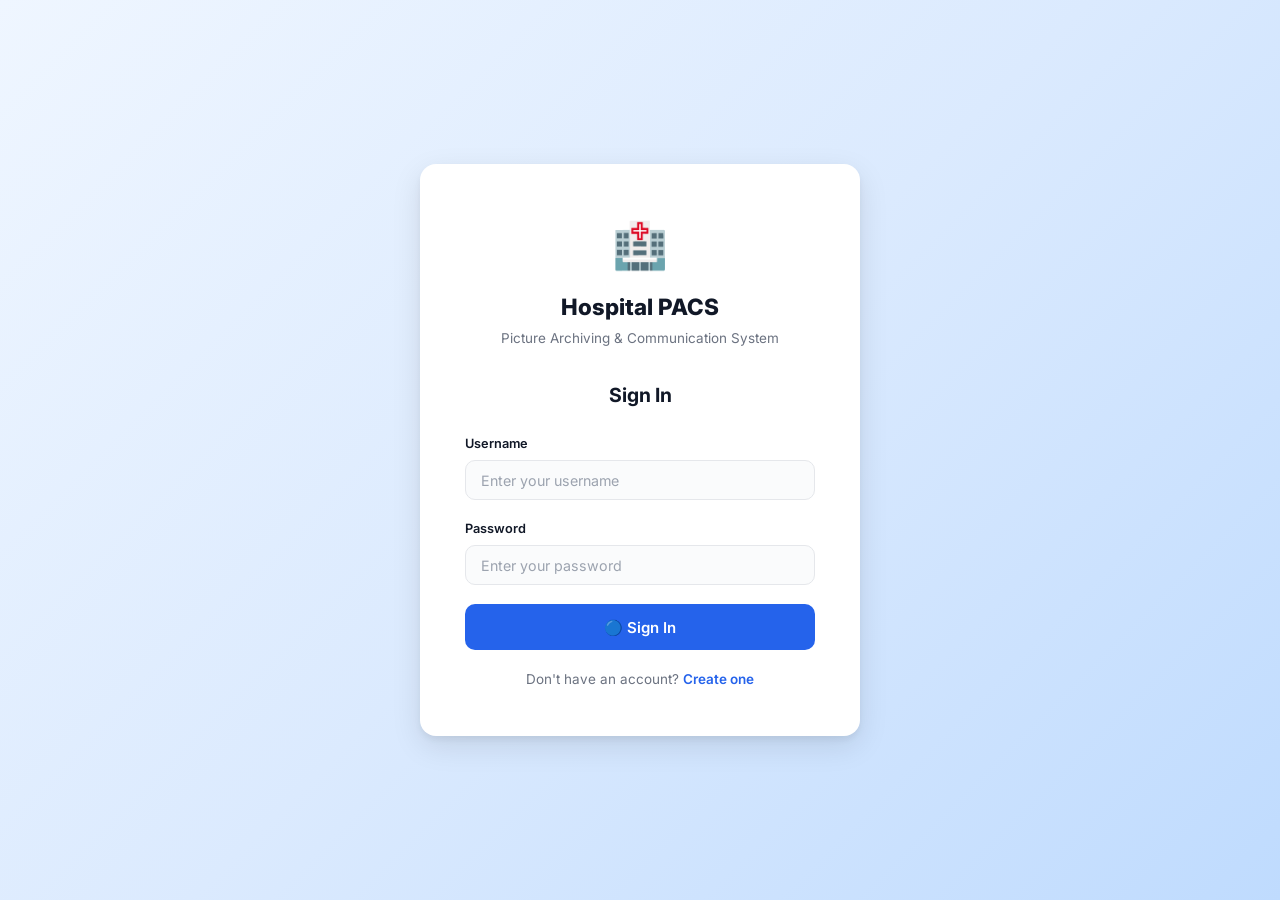
==== frontend/index.html @ 93d7d40f "Initial import: Demo app and docs Add complete demo application and documentation for a DICOM local-" ====
<!DOCTYPE html>
<html lang="en">
<head>
  <meta charset="UTF-8">
  <meta name="viewport" content="width=device-width, initial-scale=1.0">
  <meta name="description" content="Hospital PACS — Picture Archiving and Communication System for managing DICOM studies, radiology reports, and Orthanc integration.">

  <title>Hospital PACS System</title>

  <!-- Favicon -->
  <link rel="icon" href="data:image/svg+xml,<svg xmlns='http://www.w3.org/2000/svg' viewBox='0 0 100 100'><text y='.9em' font-size='90'>🏥</text></svg>">

  <!-- Stylesheet -->
  <link rel="stylesheet" href="/frontend/css/style.css">
</head>
<body>
  <!-- SPA Mount Point -->
  <div id="app"></div>

  <!-- Scripts (order matters: api → pages → app) -->
  <script src="/frontend/js/api.js"></script>
  <script src="/frontend/js/pages/login.js"></script>
  <script src="/frontend/js/pages/register.js"></script>
  <script src="/frontend/js/pages/dashboard.js"></script>
  <script src="/frontend/js/pages/study_detail.js"></script>
  <script src="/frontend/js/pages/orthanc.js"></script>
  <script src="/frontend/js/pages/pacs.js"></script>
  <script src="/frontend/js/app.js"></script>
</body>
</html>
---- frontend/css/style.css ----
/* ═══════════════════════════════════════════════════════════════════════════
   Hospital PACS — Global Stylesheet
   ═══════════════════════════════════════════════════════════════════════════ */

@import url('https://fonts.googleapis.com/css2?family=Inter:wght@300;400;500;600;700;800&display=swap');

/* ── CSS Custom Properties ──────────────────────────────────────────────── */
:root {
  /* Background & Surface */
  --bg-page:       #F0F2F5;
  --bg-card:       #FFFFFF;
  --bg-sidebar:    #1E293B;

  /* Brand */
  --brand-primary: #1D4ED8;
  --brand-light:   #EFF6FF;

  /* Semantic Colors */
  --blue:          #2563EB;
  --blue-hover:    #1D4ED8;
  --green:         #16A34A;
  --green-hover:   #15803D;
  --yellow:        #D97706;
  --yellow-hover:  #B45309;
  --red:           #DC2626;
  --red-hover:     #B91C1C;

  /* Text */
  --text-primary:  #111827;
  --text-secondary:#6B7280;
  --text-muted:    #9CA3AF;

  /* Borders & Shadows */
  --border-color:  #E5E7EB;
  --border-radius: 12px;
  --shadow-sm:     0 1px 3px rgba(0,0,0,0.06), 0 1px 2px rgba(0,0,0,0.04);
  --shadow-md:     0 4px 12px rgba(0,0,0,0.08), 0 2px 4px rgba(0,0,0,0.04);
  --shadow-lg:     0 10px 30px rgba(0,0,0,0.10), 0 4px 6px rgba(0,0,0,0.05);

  /* Transitions */
  --transition:    all 0.2s ease;
}

/* ── Reset & Base ───────────────────────────────────────────────────────── */
*, *::before, *::after {
  box-sizing: border-box;
  margin: 0;
  padding: 0;
}

html {
  font-size: 15px;
  scroll-behavior: smooth;
}

body {
  font-family: 'Inter', -apple-system, BlinkMacSystemFont, sans-serif;
  background: var(--bg-page);
  color: var(--text-primary);
  line-height: 1.6;
  min-height: 100vh;
}

a { color: var(--blue); text-decoration: none; }
a:hover { text-decoration: underline; }

img { max-width: 100%; display: block; }

/* ── Navbar ─────────────────────────────────────────────────────────────── */
.pacs-navbar {
  background: linear-gradient(135deg, #1E3A5F 0%, #1D4ED8 100%);
  padding: 0 2rem;
  display: flex;
  align-items: center;
  justify-content: space-between;
  height: 64px;
  box-shadow: 0 2px 12px rgba(0,0,0,0.15);
  position: sticky;
  top: 0;
  z-index: 1000;
}

.pacs-navbar .brand {
  display: flex;
  align-items: center;
  gap: 0.6rem;
  color: #fff;
  font-size: 1.25rem;
  font-weight: 700;
  letter-spacing: -0.3px;
}

.pacs-navbar .brand-icon {
  font-size: 1.5rem;
}

.pacs-navbar .nav-links {
  display: flex;
  align-items: center;
  gap: 0.25rem;
}

.pacs-navbar .nav-links a {
  color: rgba(255,255,255,0.8);
  padding: 0.5rem 1rem;
  border-radius: 8px;
  font-weight: 500;
  font-size: 0.9rem;
  transition: var(--transition);
  text-decoration: none;
}

.pacs-navbar .nav-links a:hover,
.pacs-navbar .nav-links a.active {
  color: #fff;
  background: rgba(255,255,255,0.15);
  text-decoration: none;
}

.pacs-navbar .user-area {
  display: flex;
  align-items: center;
  gap: 1rem;
  color: #fff;
}

.pacs-navbar .user-info {
  text-align: right;
  line-height: 1.3;
}

.pacs-navbar .user-name {
  font-weight: 600;
  font-size: 0.9rem;
}

.pacs-navbar .user-role {
  font-size: 0.75rem;
  opacity: 0.75;
  text-transform: capitalize;
}

/* ── Auth Pages (Login / Register) ──────────────────────────────────────── */
.auth-wrapper {
  min-height: 100vh;
  display: flex;
  align-items: center;
  justify-content: center;
  background: linear-gradient(135deg, #EFF6FF 0%, #DBEAFE 50%, #BFDBFE 100%);
  padding: 2rem;
}

.auth-card {
  background: var(--bg-card);
  border-radius: 16px;
  box-shadow: var(--shadow-lg);
  padding: 3rem;
  width: 100%;
  max-width: 440px;
  animation: slideUp 0.5s ease;
}

.auth-card .logo {
  text-align: center;
  margin-bottom: 2rem;
}

.auth-card .logo .icon {
  font-size: 3rem;
  margin-bottom: 0.5rem;
  display: inline-block;
}

.auth-card .logo h1 {
  font-size: 1.5rem;
  font-weight: 800;
  color: var(--text-primary);
  margin-bottom: 0.25rem;
}

.auth-card .logo p {
  color: var(--text-secondary);
  font-size: 0.9rem;
}

.auth-card h2 {
  text-align: center;
  margin-bottom: 1.5rem;
  font-weight: 700;
  font-size: 1.3rem;
}

/* ── Forms ───────────────────────────────────────────────────────────────── */
.form-group {
  margin-bottom: 1.25rem;
}

.form-group label {
  display: block;
  font-weight: 600;
  font-size: 0.85rem;
  color: var(--text-primary);
  margin-bottom: 0.4rem;
}

.form-control,
.form-select {
  width: 100%;
  padding: 0.7rem 1rem;
  border: 1.5px solid var(--border-color);
  border-radius: 10px;
  font-family: inherit;
  font-size: 0.95rem;
  color: var(--text-primary);
  background: #FAFBFC;
  transition: var(--transition);
}

.form-control:focus,
.form-select:focus {
  outline: none;
  border-color: var(--blue);
  box-shadow: 0 0 0 3px rgba(37,99,235,0.12);
  background: #fff;
}

.form-control::placeholder {
  color: var(--text-muted);
}

/* ── Buttons ────────────────────────────────────────────────────────────── */
.btn {
  display: inline-flex;
  align-items: center;
  justify-content: center;
  gap: 0.5rem;
  padding: 0.65rem 1.5rem;
  border: none;
  border-radius: 10px;
  font-family: inherit;
  font-size: 0.9rem;
  font-weight: 600;
  cursor: pointer;
  transition: var(--transition);
  text-decoration: none;
  line-height: 1.4;
}

.btn:hover { transform: translateY(-1px); }
.btn:active { transform: translateY(0); }

.btn-blue     { background: var(--blue);   color: #fff; }
.btn-blue:hover { background: var(--blue-hover); color: #fff; text-decoration: none; }

.btn-green    { background: var(--green);  color: #fff; }
.btn-green:hover { background: var(--green-hover); color: #fff; text-decoration: none; }

.btn-yellow   { background: var(--yellow); color: #fff; }
.btn-yellow:hover { background: var(--yellow-hover); color: #fff; text-decoration: none; }

.btn-red      { background: var(--red);    color: #fff; }
.btn-red:hover { background: var(--red-hover); color: #fff; text-decoration: none; }

.btn-outline {
  background: transparent;
  border: 1.5px solid var(--border-color);
  color: var(--text-secondary);
}
.btn-outline:hover {
  border-color: var(--blue);
  color: var(--blue);
  background: var(--brand-light);
}

.btn-sm {
  padding: 0.45rem 1rem;
  font-size: 0.82rem;
  border-radius: 8px;
}

.btn-lg {
  padding: 0.85rem 2rem;
  font-size: 1rem;
}

.btn-block {
  width: 100%;
}

.btn:disabled {
  opacity: 0.55;
  cursor: not-allowed;
  transform: none;
}

/* ── Cards ──────────────────────────────────────────────────────────────── */
.card {
  background: var(--bg-card);
  border: 1px solid var(--border-color);
  border-radius: var(--border-radius);
  box-shadow: var(--shadow-sm);
  transition: var(--transition);
}

.card:hover {
  box-shadow: var(--shadow-md);
}

.card-header {
  padding: 1.25rem 1.5rem;
  border-bottom: 1px solid var(--border-color);
  display: flex;
  align-items: center;
  justify-content: space-between;
}

.card-header h3 {
  font-size: 1.05rem;
  font-weight: 700;
  display: flex;
  align-items: center;
  gap: 0.5rem;
}

.card-body {
  padding: 1.5rem;
}

/* ── Study Cards Grid ───────────────────────────────────────────────────── */
.study-grid {
  display: grid;
  grid-template-columns: repeat(auto-fill, minmax(290px, 1fr));
  gap: 1.25rem;
}

.study-card {
  cursor: pointer;
  overflow: hidden;
}

.study-card .thumb-container {
  background: #F1F5F9;
  height: 180px;
  display: flex;
  align-items: center;
  justify-content: center;
  overflow: hidden;
  position: relative;
}

.study-card .thumb-container img {
  width: 100%;
  height: 100%;
  object-fit: cover;
}

.study-card .thumb-placeholder {
  font-size: 3.5rem;
  color: var(--text-muted);
}

.study-card .study-info {
  padding: 1rem 1.25rem;
}

.study-card .study-info .mr-number {
  font-weight: 700;
  font-size: 0.95rem;
  color: var(--blue);
}

.study-card .study-info .patient-name {
  font-weight: 600;
  font-size: 0.95rem;
  margin-top: 0.15rem;
}

.study-card .study-meta {
  display: flex;
  gap: 0.75rem;
  flex-wrap: wrap;
  margin-top: 0.5rem;
  font-size: 0.8rem;
  color: var(--text-secondary);
}

.study-card .study-meta span {
  display: inline-flex;
  align-items: center;
  gap: 0.25rem;
}

.study-card .study-footer {
  padding: 0.75rem 1.25rem;
  border-top: 1px solid var(--border-color);
  display: flex;
  align-items: center;
  justify-content: space-between;
}

/* ── Badges ─────────────────────────────────────────────────────────────── */
.badge {
  display: inline-flex;
  align-items: center;
  gap: 0.3rem;
  padding: 0.25rem 0.7rem;
  border-radius: 20px;
  font-size: 0.72rem;
  font-weight: 600;
  text-transform: uppercase;
  letter-spacing: 0.3px;
}

.badge-green { background: #DCFCE7; color: #15803D; }
.badge-yellow { background: #FEF3C7; color: #B45309; }
.badge-red { background: #FEE2E2; color: #B91C1C; }
.badge-blue { background: #DBEAFE; color: #1D4ED8; }
.badge-gray { background: #F3F4F6; color: #6B7280; }

/* ── Content wrapper ────────────────────────────────────────────────────── */
.page-content {
  max-width: 1280px;
  margin: 0 auto;
  padding: 2rem;
}

.page-title {
  font-size: 1.5rem;
  font-weight: 800;
  margin-bottom: 1.5rem;
  display: flex;
  align-items: center;
  gap: 0.5rem;
}

.page-subtitle {
  color: var(--text-secondary);
  font-size: 0.95rem;
  margin-top: -1rem;
  margin-bottom: 1.5rem;
}

/* ── Preview Section ────────────────────────────────────────────────────── */
.preview-layout {
  display: grid;
  grid-template-columns: 280px 1fr;
  gap: 2rem;
}

.preview-thumbnail {
  background: #F1F5F9;
  border-radius: var(--border-radius);
  display: flex;
  align-items: center;
  justify-content: center;
  min-height: 280px;
  overflow: hidden;
}

.preview-thumbnail img {
  width: 100%;
  height: 100%;
  object-fit: contain;
}

.meta-table {
  width: 100%;
  border-collapse: collapse;
}

.meta-table tr {
  border-bottom: 1px solid var(--border-color);
}

.meta-table tr:last-child {
  border-bottom: none;
}

.meta-table td {
  padding: 0.6rem 0;
  vertical-align: top;
}

.meta-table td:first-child {
  font-weight: 600;
  color: var(--text-secondary);
  width: 160px;
  font-size: 0.85rem;
}

.meta-table td:last-child {
  color: var(--text-primary);
  font-size: 0.9rem;
}

/* ── Orthanc Table ──────────────────────────────────────────────────────── */
.table-modern {
  width: 100%;
  border-collapse: collapse;
}

.table-modern thead th {
  text-align: left;
  padding: 0.85rem 1rem;
  font-size: 0.8rem;
  font-weight: 700;
  text-transform: uppercase;
  letter-spacing: 0.5px;
  color: var(--text-secondary);
  background: #F9FAFB;
  border-bottom: 2px solid var(--border-color);
}

.table-modern tbody td {
  padding: 0.85rem 1rem;
  font-size: 0.9rem;
  border-bottom: 1px solid var(--border-color);
}

.table-modern tbody tr:hover {
  background: #F9FAFB;
}

.table-modern tbody tr:last-child td {
  border-bottom: none;
}

/* ── Toast Notifications ────────────────────────────────────────────────── */
.toast-container {
  position: fixed;
  top: 80px;
  right: 20px;
  z-index: 9999;
  display: flex;
  flex-direction: column;
  gap: 0.5rem;
}

.toast {
  padding: 0.85rem 1.25rem;
  border-radius: 10px;
  color: #fff;
  font-weight: 500;
  font-size: 0.9rem;
  box-shadow: var(--shadow-md);
  display: flex;
  align-items: center;
  gap: 0.5rem;
  animation: slideInRight 0.3s ease;
  min-width: 280px;
  max-width: 420px;
}

.toast-success { background: var(--green); }
.toast-error   { background: var(--red); }
.toast-warning { background: var(--yellow); }
.toast-info    { background: var(--blue); }

/* ── Action bar ─────────────────────────────────────────────────────────── */
.action-bar {
  display: flex;
  gap: 0.75rem;
  flex-wrap: wrap;
  padding: 1.25rem 1.5rem;
  border-top: 1px solid var(--border-color);
  background: #F9FAFB;
  border-radius: 0 0 var(--border-radius) var(--border-radius);
}

/* ── PDF Reports list ───────────────────────────────────────────────────── */
.pdf-list {
  list-style: none;
}

.pdf-list li {
  display: flex;
  align-items: center;
  justify-content: space-between;
  padding: 0.6rem 0;
  border-bottom: 1px solid var(--border-color);
}

.pdf-list li:last-child {
  border-bottom: none;
}

.pdf-list .pdf-name {
  display: flex;
  align-items: center;
  gap: 0.5rem;
  font-weight: 500;
}

/* ── Upload area ────────────────────────────────────────────────────────── */
.file-upload-area {
  border: 2px dashed var(--border-color);
  border-radius: 10px;
  padding: 1.5rem;
  text-align: center;
  cursor: pointer;
  transition: var(--transition);
  background: #FAFBFC;
}

.file-upload-area:hover {
  border-color: var(--blue);
  background: var(--brand-light);
}

.file-upload-area .upload-icon {
  font-size: 2rem;
  color: var(--text-muted);
  margin-bottom: 0.5rem;
}

.file-upload-area .upload-text {
  color: var(--text-secondary);
  font-size: 0.9rem;
}

.file-upload-area .file-selected {
  color: var(--green);
  font-weight: 600;
  font-size: 0.9rem;
}

/* ── Loading ────────────────────────────────────────────────────────────── */
.spinner {
  display: inline-block;
  width: 20px;
  height: 20px;
  border: 2.5px solid rgba(255,255,255,0.3);
  border-radius: 50%;
  border-top-color: #fff;
  animation: spin 0.6s linear infinite;
}

.spinner-dark {
  border-color: rgba(0,0,0,0.1);
  border-top-color: var(--blue);
}

.loading-overlay {
  position: fixed;
  top: 0; left: 0; right: 0; bottom: 0;
  background: rgba(255,255,255,0.75);
  backdrop-filter: blur(4px);
  display: flex;
  align-items: center;
  justify-content: center;
  z-index: 2000;
}

.loading-overlay .loader {
  text-align: center;
}

.loading-overlay .loader .spinner-lg {
  width: 48px;
  height: 48px;
  border-width: 4px;
  margin: 0 auto 1rem;
}

/* ── Empty state ────────────────────────────────────────────────────────── */
.empty-state {
  text-align: center;
  padding: 3rem 2rem;
  color: var(--text-secondary);
}

.empty-state .empty-icon {
  font-size: 3.5rem;
  margin-bottom: 1rem;
  opacity: 0.5;
}

.empty-state h4 {
  font-weight: 700;
  font-size: 1.1rem;
  color: var(--text-primary);
  margin-bottom: 0.5rem;
}

/* ── Section divider ────────────────────────────────────────────────────── */
.section-divider {
  display: flex;
  align-items: center;
  gap: 1rem;
  margin: 2rem 0 1.25rem;
  font-weight: 700;
  color: var(--text-primary);
  font-size: 1.1rem;
}

.section-divider::after {
  content: '';
  flex: 1;
  height: 1px;
  background: var(--border-color);
}

/* ── Confirm dialog ─────────────────────────────────────────────────────── */
.modal-overlay {
  position: fixed;
  top: 0; left: 0; right: 0; bottom: 0;
  background: rgba(0,0,0,0.45);
  backdrop-filter: blur(4px);
  display: flex;
  align-items: center;
  justify-content: center;
  z-index: 5000;
  animation: fadeIn 0.2s ease;
}

.modal-box {
  background: #fff;
  border-radius: 16px;
  box-shadow: var(--shadow-lg);
  padding: 2rem;
  max-width: 420px;
  width: 90%;
  animation: slideUp 0.3s ease;
}

.modal-box h3 {
  font-size: 1.15rem;
  font-weight: 700;
  margin-bottom: 0.75rem;
}

.modal-box p {
  color: var(--text-secondary);
  margin-bottom: 1.5rem;
  line-height: 1.5;
}

.modal-actions {
  display: flex;
  gap: 0.75rem;
  justify-content: flex-end;
}

/* ── Animations ─────────────────────────────────────────────────────────── */
@keyframes slideUp {
  from { opacity: 0; transform: translateY(20px); }
  to   { opacity: 1; transform: translateY(0); }
}

@keyframes slideInRight {
  from { opacity: 0; transform: translateX(40px); }
  to   { opacity: 1; transform: translateX(0); }
}

@keyframes fadeIn {
  from { opacity: 0; }
  to   { opacity: 1; }
}

@keyframes spin {
  to { transform: rotate(360deg); }
}

/* ── Responsive ─────────────────────────────────────────────────────────── */
@media (max-width: 768px) {
  .pacs-navbar {
    padding: 0 1rem;
  }

  .pacs-navbar .nav-links {
    display: none;
  }

  .page-content {
    padding: 1rem;
  }

  .preview-layout {
    grid-template-columns: 1fr;
  }

  .study-grid {
    grid-template-columns: 1fr;
  }

  .auth-card {
    padding: 2rem 1.5rem;
  }

  .action-bar {
    flex-direction: column;
  }

  .action-bar .btn {
    width: 100%;
  }
}

/* ── Doctors-only section ───────────────────────────────────────────────── */
.doctor-section {
  border-top: 1px dashed var(--border-color);
  padding-top: 1.25rem;
  margin-top: 1rem;
}

.doctor-section-label {
  font-size: 0.75rem;
  font-weight: 700;
  text-transform: uppercase;
  letter-spacing: 0.5px;
  color: var(--text-muted);
  margin-bottom: 0.75rem;
}

/* ── Orthanc status ─────────────────────────────────────────────────────── */
.status-indicator {
  display: inline-flex;
  align-items: center;
  gap: 0.5rem;
}

.status-dot {
  width: 10px;
  height: 10px;
  border-radius: 50%;
  display: inline-block;
}

.status-dot.online {
  background: var(--green);
  box-shadow: 0 0 6px rgba(22,163,74,0.5);
  animation: pulse-green 2s infinite;
}

.status-dot.offline {
  background: var(--red);
  box-shadow: 0 0 6px rgba(220,38,38,0.4);
}

@keyframes pulse-green {
  0%, 100% { box-shadow: 0 0 4px rgba(22,163,74,0.4); }
  50%      { box-shadow: 0 0 12px rgba(22,163,74,0.7); }
}

/* ── Back link ──────────────────────────────────────────────────────────── */
.back-link {
  display: inline-flex;
  align-items: center;
  gap: 0.4rem;
  font-weight: 600;
  color: var(--text-secondary);
  margin-bottom: 1.5rem;
  transition: var(--transition);
}

.back-link:hover {
  color: var(--blue);
  text-decoration: none;
}

/* ── Utility ────────────────────────────────────────────────────────────── */
.text-muted { color: var(--text-secondary); }
.text-sm    { font-size: 0.85rem; }
.mt-1       { margin-top: 0.5rem; }
.mt-2       { margin-top: 1rem; }
.mt-3       { margin-top: 1.5rem; }
.mb-1       { margin-bottom: 0.5rem; }
.mb-2       { margin-bottom: 1rem; }
.d-flex     { display: flex; }
.gap-1      { gap: 0.5rem; }
.gap-2      { gap: 1rem; }
.flex-wrap  { flex-wrap: wrap; }
.align-center { align-items: center; }
.justify-between { justify-content: space-between; }
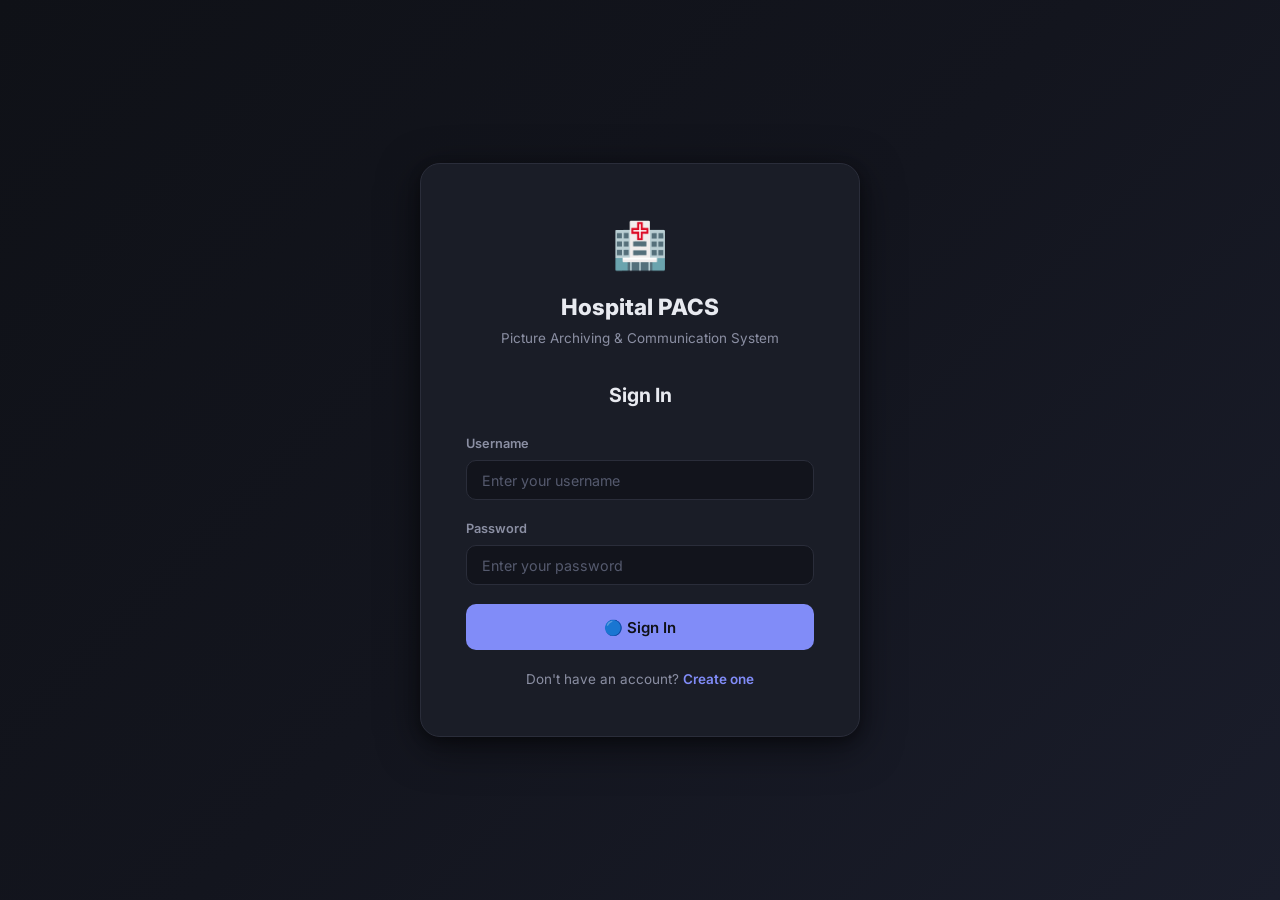
==== commit 51195fd9: "Migrate to SQLite; add Orthanc server UI Switch the project from a MySQL setup to a local SQLite dat" ====
--- a/frontend/index.html
+++ b/frontend/index.html
@@ -11,20 +11,20 @@
   <link rel="icon" href="data:image/svg+xml,<svg xmlns='http://www.w3.org/2000/svg' viewBox='0 0 100 100'><text y='.9em' font-size='90'>🏥</text></svg>">
 
   <!-- Stylesheet -->
-  <link rel="stylesheet" href="/frontend/css/style.css">
+  <link rel="stylesheet" href="/frontend/css/style.css?v=4">
 </head>
 <body>
   <!-- SPA Mount Point -->
   <div id="app"></div>
 
   <!-- Scripts (order matters: api → pages → app) -->
-  <script src="/frontend/js/api.js"></script>
-  <script src="/frontend/js/pages/login.js"></script>
-  <script src="/frontend/js/pages/register.js"></script>
-  <script src="/frontend/js/pages/dashboard.js"></script>
-  <script src="/frontend/js/pages/study_detail.js"></script>
-  <script src="/frontend/js/pages/orthanc.js"></script>
-  <script src="/frontend/js/pages/pacs.js"></script>
-  <script src="/frontend/js/app.js"></script>
+  <script src="/frontend/js/api.js?v=4"></script>
+  <script src="/frontend/js/pages/login.js?v=4"></script>
+  <script src="/frontend/js/pages/register.js?v=4"></script>
+  <script src="/frontend/js/pages/dashboard.js?v=4"></script>
+  <script src="/frontend/js/pages/study_detail.js?v=4"></script>
+  <script src="/frontend/js/pages/orthanc.js?v=4"></script>
+  <script src="/frontend/js/pages/pacs.js?v=4"></script>
+  <script src="/frontend/js/app.js?v=4"></script>
 </body>
 </html>
--- a/frontend/css/style.css
+++ b/frontend/css/style.css
@@ -1,44 +1,52 @@
 /* ═══════════════════════════════════════════════════════════════════════════
-   Hospital PACS — Global Stylesheet
+   Hospital PACS — Dark Theme Stylesheet
    ═══════════════════════════════════════════════════════════════════════════ */
 
 @import url('https://fonts.googleapis.com/css2?family=Inter:wght@300;400;500;600;700;800&display=swap');
 
-/* ── CSS Custom Properties ──────────────────────────────────────────────── */
+/* ── CSS Custom Properties — Dark Theme ─────────────────────────────────── */
 :root {
   /* Background & Surface */
-  --bg-page:       #F0F2F5;
-  --bg-card:       #FFFFFF;
-  --bg-sidebar:    #1E293B;
+  --bg-page:       #0F1117;
+  --bg-card:       #1A1D27;
+  --bg-card-hover: #22252F;
+  --bg-sidebar:    #0D0F15;
+  --bg-input:      #12141C;
 
   /* Brand */
-  --brand-primary: #1D4ED8;
-  --brand-light:   #EFF6FF;
-
-  /* Semantic Colors */
-  --blue:          #2563EB;
-  --blue-hover:    #1D4ED8;
-  --green:         #16A34A;
-  --green-hover:   #15803D;
-  --yellow:        #D97706;
-  --yellow-hover:  #B45309;
-  --red:           #DC2626;
-  --red-hover:     #B91C1C;
+  --brand-primary: #6366F1;
+  --brand-light:   rgba(99, 102, 241, 0.12);
+
+  /* Accent Colors */
+  --blue:          #818CF8;
+  --blue-hover:    #6366F1;
+  --green:         #34D399;
+  --green-hover:   #10B981;
+  --yellow:        #FBBF24;
+  --yellow-hover:  #F59E0B;
+  --red:           #F87171;
+  --red-hover:     #EF4444;
+  --purple:        #A78BFA;
+  --cyan:          #22D3EE;
 
   /* Text */
-  --text-primary:  #111827;
-  --text-secondary:#6B7280;
-  --text-muted:    #9CA3AF;
+  --text-primary:  #E8EAF0;
+  --text-secondary:#8B8FA3;
+  --text-muted:    #555A6E;
 
   /* Borders & Shadows */
-  --border-color:  #E5E7EB;
-  --border-radius: 12px;
-  --shadow-sm:     0 1px 3px rgba(0,0,0,0.06), 0 1px 2px rgba(0,0,0,0.04);
-  --shadow-md:     0 4px 12px rgba(0,0,0,0.08), 0 2px 4px rgba(0,0,0,0.04);
-  --shadow-lg:     0 10px 30px rgba(0,0,0,0.10), 0 4px 6px rgba(0,0,0,0.05);
+  --border-color:  #2A2D3A;
+  --border-radius: 14px;
+  --shadow-sm:     0 1px 3px rgba(0,0,0,0.3), 0 1px 2px rgba(0,0,0,0.2);
+  --shadow-md:     0 4px 16px rgba(0,0,0,0.4), 0 2px 6px rgba(0,0,0,0.3);
+  --shadow-lg:     0 10px 40px rgba(0,0,0,0.5), 0 4px 12px rgba(0,0,0,0.3);
+
+  /* Glass */
+  --glass-bg:      rgba(26, 29, 39, 0.75);
+  --glass-border:  rgba(255, 255, 255, 0.06);
 
   /* Transitions */
-  --transition:    all 0.2s ease;
+  --transition:    all 0.25s cubic-bezier(0.4, 0, 0.2, 1);
 }
 
 /* ── Reset & Base ───────────────────────────────────────────────────────── */
@@ -62,22 +70,30 @@
 }
 
 a { color: var(--blue); text-decoration: none; }
-a:hover { text-decoration: underline; }
+a:hover { text-decoration: underline; color: var(--purple); }
 
 img { max-width: 100%; display: block; }
+
+/* ── Scrollbar ─────────────────────────────────────────────────────────── */
+::-webkit-scrollbar { width: 8px; height: 8px; }
+::-webkit-scrollbar-track { background: var(--bg-page); }
+::-webkit-scrollbar-thumb { background: #2A2D3A; border-radius: 4px; }
+::-webkit-scrollbar-thumb:hover { background: #3A3D4A; }
 
 /* ── Navbar ─────────────────────────────────────────────────────────────── */
 .pacs-navbar {
-  background: linear-gradient(135deg, #1E3A5F 0%, #1D4ED8 100%);
+  background: linear-gradient(135deg, #13151E 0%, #1A1D2B 50%, #1E2035 100%);
+  border-bottom: 1px solid var(--glass-border);
   padding: 0 2rem;
   display: flex;
   align-items: center;
   justify-content: space-between;
   height: 64px;
-  box-shadow: 0 2px 12px rgba(0,0,0,0.15);
+  box-shadow: 0 2px 20px rgba(0,0,0,0.4);
   position: sticky;
   top: 0;
   z-index: 1000;
+  backdrop-filter: blur(12px);
 }
 
 .pacs-navbar .brand {
@@ -101,7 +117,7 @@
 }
 
 .pacs-navbar .nav-links a {
-  color: rgba(255,255,255,0.8);
+  color: rgba(255,255,255,0.55);
   padding: 0.5rem 1rem;
   border-radius: 8px;
   font-weight: 500;
@@ -113,7 +129,7 @@
 .pacs-navbar .nav-links a:hover,
 .pacs-navbar .nav-links a.active {
   color: #fff;
-  background: rgba(255,255,255,0.15);
+  background: rgba(99, 102, 241, 0.2);
   text-decoration: none;
 }
 
@@ -136,8 +152,9 @@
 
 .pacs-navbar .user-role {
   font-size: 0.75rem;
-  opacity: 0.75;
+  opacity: 0.6;
   text-transform: capitalize;
+  color: var(--purple);
 }
 
 /* ── Auth Pages (Login / Register) ──────────────────────────────────────── */
@@ -146,13 +163,14 @@
   display: flex;
   align-items: center;
   justify-content: center;
-  background: linear-gradient(135deg, #EFF6FF 0%, #DBEAFE 50%, #BFDBFE 100%);
+  background: linear-gradient(135deg, #0F1117 0%, #13151E 50%, #1A1D2B 100%);
   padding: 2rem;
 }
 
 .auth-card {
   background: var(--bg-card);
-  border-radius: 16px;
+  border: 1px solid var(--border-color);
+  border-radius: 20px;
   box-shadow: var(--shadow-lg);
   padding: 3rem;
   width: 100%;
@@ -188,6 +206,7 @@
   margin-bottom: 1.5rem;
   font-weight: 700;
   font-size: 1.3rem;
+  color: var(--text-primary);
 }
 
 /* ── Forms ───────────────────────────────────────────────────────────────── */
@@ -199,7 +218,7 @@
   display: block;
   font-weight: 600;
   font-size: 0.85rem;
-  color: var(--text-primary);
+  color: var(--text-secondary);
   margin-bottom: 0.4rem;
 }
 
@@ -212,16 +231,16 @@
   font-family: inherit;
   font-size: 0.95rem;
   color: var(--text-primary);
-  background: #FAFBFC;
+  background: var(--bg-input);
   transition: var(--transition);
 }
 
 .form-control:focus,
 .form-select:focus {
   outline: none;
-  border-color: var(--blue);
-  box-shadow: 0 0 0 3px rgba(37,99,235,0.12);
-  background: #fff;
+  border-color: var(--brand-primary);
+  box-shadow: 0 0 0 3px rgba(99, 102, 241, 0.2);
+  background: #15171F;
 }
 
 .form-control::placeholder {
@@ -246,20 +265,23 @@
   line-height: 1.4;
 }
 
-.btn:hover { transform: translateY(-1px); }
+.btn:hover { transform: translateY(-1px); box-shadow: var(--shadow-md); }
 .btn:active { transform: translateY(0); }
 
-.btn-blue     { background: var(--blue);   color: #fff; }
+.btn-blue     { background: var(--blue);   color: #0F1117; }
 .btn-blue:hover { background: var(--blue-hover); color: #fff; text-decoration: none; }
 
-.btn-green    { background: var(--green);  color: #fff; }
+.btn-green    { background: var(--green);  color: #0F1117; }
 .btn-green:hover { background: var(--green-hover); color: #fff; text-decoration: none; }
 
-.btn-yellow   { background: var(--yellow); color: #fff; }
-.btn-yellow:hover { background: var(--yellow-hover); color: #fff; text-decoration: none; }
-
-.btn-red      { background: var(--red);    color: #fff; }
+.btn-yellow   { background: var(--yellow); color: #0F1117; }
+.btn-yellow:hover { background: var(--yellow-hover); color: #0F1117; text-decoration: none; }
+
+.btn-red      { background: var(--red);    color: #0F1117; }
 .btn-red:hover { background: var(--red-hover); color: #fff; text-decoration: none; }
+
+.btn-purple   { background: var(--purple); color: #0F1117; }
+.btn-purple:hover { background: #8B5CF6; color: #fff; text-decoration: none; }
 
 .btn-outline {
   background: transparent;
@@ -267,7 +289,7 @@
   color: var(--text-secondary);
 }
 .btn-outline:hover {
-  border-color: var(--blue);
+  border-color: var(--brand-primary);
   color: var(--blue);
   background: var(--brand-light);
 }
@@ -288,7 +310,7 @@
 }
 
 .btn:disabled {
-  opacity: 0.55;
+  opacity: 0.45;
   cursor: not-allowed;
   transform: none;
 }
@@ -304,6 +326,7 @@
 
 .card:hover {
   box-shadow: var(--shadow-md);
+  border-color: var(--glass-border);
 }
 
 .card-header {
@@ -320,6 +343,7 @@
   display: flex;
   align-items: center;
   gap: 0.5rem;
+  color: var(--text-primary);
 }
 
 .card-body {
@@ -329,17 +353,30 @@
 /* ── Study Cards Grid ───────────────────────────────────────────────────── */
 .study-grid {
   display: grid;
-  grid-template-columns: repeat(auto-fill, minmax(290px, 1fr));
+  grid-template-columns: repeat(auto-fill, minmax(320px, 1fr));
   gap: 1.25rem;
 }
 
 .study-card {
   cursor: pointer;
   overflow: hidden;
+  border: 1px solid var(--border-color);
+  border-radius: var(--border-radius);
+  background: var(--bg-card);
+  transition: var(--transition);
+  text-decoration: none;
+  color: inherit;
+}
+
+.study-card:hover {
+  border-color: var(--brand-primary);
+  box-shadow: 0 0 0 1px rgba(99, 102, 241, 0.3), var(--shadow-md);
+  transform: translateY(-2px);
+  text-decoration: none;
 }
 
 .study-card .thumb-container {
-  background: #F1F5F9;
+  background: #12141C;
   height: 180px;
   display: flex;
   align-items: center;
@@ -357,6 +394,7 @@
 .study-card .thumb-placeholder {
   font-size: 3.5rem;
   color: var(--text-muted);
+  opacity: 0.4;
 }
 
 .study-card .study-info {
@@ -373,6 +411,7 @@
   font-weight: 600;
   font-size: 0.95rem;
   margin-top: 0.15rem;
+  color: var(--text-primary);
 }
 
 .study-card .study-meta {
@@ -396,6 +435,119 @@
   display: flex;
   align-items: center;
   justify-content: space-between;
+}
+
+/* ── PACS Study Card (enhanced) ─────────────────────────────────────────── */
+.pacs-card {
+  border: 1px solid var(--border-color);
+  border-radius: var(--border-radius);
+  background: var(--bg-card);
+  overflow: hidden;
+  transition: var(--transition);
+  display: flex;
+  flex-direction: column;
+}
+
+.pacs-card:hover {
+  border-color: var(--brand-primary);
+  box-shadow: 0 0 0 1px rgba(99, 102, 241, 0.3), var(--shadow-md);
+  transform: translateY(-3px);
+}
+
+.pacs-card-thumb {
+  background: #12141C;
+  height: 160px;
+  display: flex;
+  align-items: center;
+  justify-content: center;
+  overflow: hidden;
+  position: relative;
+}
+
+.pacs-card-thumb img {
+  width: 100%;
+  height: 100%;
+  object-fit: cover;
+}
+
+.pacs-card-thumb .thumb-placeholder {
+  font-size: 3rem;
+  opacity: 0.3;
+}
+
+.pacs-card-body {
+  padding: 1.25rem;
+  flex: 1;
+  display: flex;
+  flex-direction: column;
+  gap: 0.6rem;
+}
+
+.pacs-card-patient {
+  font-weight: 700;
+  font-size: 1.05rem;
+  color: var(--text-primary);
+}
+
+.pacs-card-row {
+  display: flex;
+  align-items: center;
+  gap: 0.5rem;
+  font-size: 0.82rem;
+  color: var(--text-secondary);
+}
+
+.pacs-card-row .icon {
+  font-size: 0.9rem;
+  width: 1.2rem;
+  text-align: center;
+  flex-shrink: 0;
+}
+
+.pacs-card-badges {
+  display: flex;
+  flex-wrap: wrap;
+  gap: 0.4rem;
+  margin-top: 0.25rem;
+}
+
+.pacs-card-footer {
+  padding: 0.75rem 1.25rem;
+  border-top: 1px solid var(--border-color);
+  display: flex;
+  align-items: center;
+  justify-content: space-between;
+  background: rgba(0,0,0,0.15);
+}
+
+.pacs-card-pdf {
+  padding: 0.75rem 1.25rem;
+  border-top: 1px solid var(--border-color);
+  background: rgba(99, 102, 241, 0.04);
+}
+
+.pacs-card-pdf-title {
+  font-size: 0.78rem;
+  font-weight: 700;
+  color: var(--text-secondary);
+  margin-bottom: 0.35rem;
+  text-transform: uppercase;
+  letter-spacing: 0.5px;
+}
+
+.pacs-card-pdf-item {
+  display: flex;
+  align-items: center;
+  justify-content: space-between;
+  padding: 0.3rem 0;
+  font-size: 0.8rem;
+  color: var(--text-secondary);
+}
+
+.pacs-card-pdf-actions {
+  display: flex;
+  gap: 0.35rem;
+  flex-shrink: 0;
 }
 
 /* ── Badges ─────────────────────────────────────────────────────────────── */
@@ -411,11 +563,12 @@
   letter-spacing: 0.3px;
 }
 
-.badge-green { background: #DCFCE7; color: #15803D; }
-.badge-yellow { background: #FEF3C7; color: #B45309; }
-.badge-red { background: #FEE2E2; color: #B91C1C; }
-.badge-blue { background: #DBEAFE; color: #1D4ED8; }
-.badge-gray { background: #F3F4F6; color: #6B7280; }
+.badge-green  { background: rgba(52, 211, 153, 0.15); color: var(--green); }
+.badge-yellow { background: rgba(251, 191, 36, 0.15); color: var(--yellow); }
+.badge-red    { background: rgba(248, 113, 113, 0.15); color: var(--red); }
+.badge-blue   { background: rgba(129, 140, 248, 0.15); color: var(--blue); }
+.badge-gray   { background: rgba(85, 90, 110, 0.2); color: var(--text-muted); }
+.badge-purple { background: rgba(167, 139, 250, 0.15); color: var(--purple); }
 
 /* ── Content wrapper ────────────────────────────────────────────────────── */
 .page-content {
@@ -431,6 +584,7 @@
   display: flex;
   align-items: center;
   gap: 0.5rem;
+  color: var(--text-primary);
 }
 
 .page-subtitle {
@@ -448,7 +602,7 @@
 }
 
 .preview-thumbnail {
-  background: #F1F5F9;
+  background: #12141C;
   border-radius: var(--border-radius);
   display: flex;
   align-items: center;
@@ -483,7 +637,7 @@
 
 .meta-table td:first-child {
   font-weight: 600;
-  color: var(--text-secondary);
+  color: var(--text-muted);
   width: 160px;
   font-size: 0.85rem;
 }
@@ -506,8 +660,8 @@
   font-weight: 700;
   text-transform: uppercase;
   letter-spacing: 0.5px;
-  color: var(--text-secondary);
-  background: #F9FAFB;
+  color: var(--text-muted);
+  background: rgba(0,0,0,0.2);
   border-bottom: 2px solid var(--border-color);
 }
 
@@ -515,10 +669,11 @@
   padding: 0.85rem 1rem;
   font-size: 0.9rem;
   border-bottom: 1px solid var(--border-color);
+  color: var(--text-primary);
 }
 
 .table-modern tbody tr:hover {
-  background: #F9FAFB;
+  background: var(--bg-card-hover);
 }
 
 .table-modern tbody tr:last-child td {
@@ -538,11 +693,11 @@
 
 .toast {
   padding: 0.85rem 1.25rem;
-  border-radius: 10px;
-  color: #fff;
-  font-weight: 500;
+  border-radius: 12px;
+  color: #0F1117;
+  font-weight: 600;
   font-size: 0.9rem;
-  box-shadow: var(--shadow-md);
+  box-shadow: var(--shadow-lg);
   display: flex;
   align-items: center;
   gap: 0.5rem;
@@ -563,7 +718,7 @@
   flex-wrap: wrap;
   padding: 1.25rem 1.5rem;
   border-top: 1px solid var(--border-color);
-  background: #F9FAFB;
+  background: rgba(0,0,0,0.15);
   border-radius: 0 0 var(--border-radius) var(--border-radius);
 }
 
@@ -589,6 +744,7 @@
   align-items: center;
   gap: 0.5rem;
   font-weight: 500;
+  color: var(--text-primary);
 }
 
 /* ── Upload area ────────────────────────────────────────────────────────── */
@@ -599,11 +755,11 @@
   text-align: center;
   cursor: pointer;
   transition: var(--transition);
-  background: #FAFBFC;
+  background: var(--bg-input);
 }
 
 .file-upload-area:hover {
-  border-color: var(--blue);
+  border-color: var(--brand-primary);
   background: var(--brand-light);
 }
 
@@ -629,22 +785,22 @@
   display: inline-block;
   width: 20px;
   height: 20px;
-  border: 2.5px solid rgba(255,255,255,0.3);
+  border: 2.5px solid rgba(255,255,255,0.2);
   border-radius: 50%;
   border-top-color: #fff;
   animation: spin 0.6s linear infinite;
 }
 
 .spinner-dark {
-  border-color: rgba(0,0,0,0.1);
+  border-color: rgba(255,255,255,0.08);
   border-top-color: var(--blue);
 }
 
 .loading-overlay {
   position: fixed;
   top: 0; left: 0; right: 0; bottom: 0;
-  background: rgba(255,255,255,0.75);
-  backdrop-filter: blur(4px);
+  background: rgba(15, 17, 23, 0.8);
+  backdrop-filter: blur(8px);
   display: flex;
   align-items: center;
   justify-content: center;
@@ -672,7 +828,7 @@
 .empty-state .empty-icon {
   font-size: 3.5rem;
   margin-bottom: 1rem;
-  opacity: 0.5;
+  opacity: 0.4;
 }
 
 .empty-state h4 {
@@ -704,8 +860,8 @@
 .modal-overlay {
   position: fixed;
   top: 0; left: 0; right: 0; bottom: 0;
-  background: rgba(0,0,0,0.45);
-  backdrop-filter: blur(4px);
+  background: rgba(0,0,0,0.6);
+  backdrop-filter: blur(8px);
   display: flex;
   align-items: center;
   justify-content: center;
@@ -714,11 +870,12 @@
 }
 
 .modal-box {
-  background: #fff;
-  border-radius: 16px;
+  background: var(--bg-card);
+  border: 1px solid var(--border-color);
+  border-radius: 20px;
   box-shadow: var(--shadow-lg);
   padding: 2rem;
-  max-width: 420px;
+  max-width: 480px;
   width: 90%;
   animation: slideUp 0.3s ease;
 }
@@ -727,6 +884,7 @@
   font-size: 1.15rem;
   font-weight: 700;
   margin-bottom: 0.75rem;
+  color: var(--text-primary);
 }
 
 .modal-box p {
@@ -759,6 +917,11 @@
 
 @keyframes spin {
   to { transform: rotate(360deg); }
+}
+
+@keyframes pulse-glow {
+  0%, 100% { box-shadow: 0 0 4px rgba(99, 102, 241, 0.3); }
+  50%      { box-shadow: 0 0 14px rgba(99, 102, 241, 0.6); }
 }
 
 /* ── Responsive ─────────────────────────────────────────────────────────── */
@@ -828,18 +991,18 @@
 
 .status-dot.online {
   background: var(--green);
-  box-shadow: 0 0 6px rgba(22,163,74,0.5);
+  box-shadow: 0 0 6px rgba(52, 211, 153, 0.5);
   animation: pulse-green 2s infinite;
 }
 
 .status-dot.offline {
   background: var(--red);
-  box-shadow: 0 0 6px rgba(220,38,38,0.4);
+  box-shadow: 0 0 6px rgba(248,113,113,0.4);
 }
 
 @keyframes pulse-green {
-  0%, 100% { box-shadow: 0 0 4px rgba(22,163,74,0.4); }
-  50%      { box-shadow: 0 0 12px rgba(22,163,74,0.7); }
+  0%, 100% { box-shadow: 0 0 4px rgba(52, 211, 153, 0.4); }
+  50%      { box-shadow: 0 0 12px rgba(52, 211, 153, 0.7); }
 }
 
 /* ── Back link ──────────────────────────────────────────────────────────── */
@@ -858,17 +1021,57 @@
   text-decoration: none;
 }
 
+/* ── Orthanc Server Cards ───────────────────────────────────────────────── */
+.server-card {
+  background: var(--bg-card);
+  border: 1px solid var(--border-color);
+  border-radius: var(--border-radius);
+  padding: 1.25rem;
+  transition: var(--transition);
+  position: relative;
+}
+
+.server-card:hover {
+  border-color: rgba(99, 102, 241, 0.3);
+}
+
+.server-card.active {
+  border-color: var(--brand-primary);
+  box-shadow: 0 0 0 1px rgba(99, 102, 241, 0.3), 0 0 20px rgba(99, 102, 241, 0.08);
+}
+
+.server-card .server-name {
+  font-weight: 700;
+  font-size: 1rem;
+  color: var(--text-primary);
+  margin-bottom: 0.35rem;
+}
+
+.server-card .server-url {
+  font-size: 0.82rem;
+  color: var(--text-muted);
+  font-family: 'Courier New', monospace;
+  word-break: break-all;
+}
+
+.server-card .server-actions {
+  display: flex;
+  gap: 0.4rem;
+  margin-top: 0.75rem;
+  flex-wrap: wrap;
+}
+
 /* ── Utility ────────────────────────────────────────────────────────────── */
-.text-muted { color: var(--text-secondary); }
-.text-sm    { font-size: 0.85rem; }
-.mt-1       { margin-top: 0.5rem; }
-.mt-2       { margin-top: 1rem; }
-.mt-3       { margin-top: 1.5rem; }
-.mb-1       { margin-bottom: 0.5rem; }
-.mb-2       { margin-bottom: 1rem; }
-.d-flex     { display: flex; }
-.gap-1      { gap: 0.5rem; }
-.gap-2      { gap: 1rem; }
-.flex-wrap  { flex-wrap: wrap; }
-.align-center { align-items: center; }
+.text-muted     { color: var(--text-secondary); }
+.text-sm        { font-size: 0.85rem; }
+.mt-1           { margin-top: 0.5rem; }
+.mt-2           { margin-top: 1rem; }
+.mt-3           { margin-top: 1.5rem; }
+.mb-1           { margin-bottom: 0.5rem; }
+.mb-2           { margin-bottom: 1rem; }
+.d-flex         { display: flex; }
+.gap-1          { gap: 0.5rem; }
+.gap-2          { gap: 1rem; }
+.flex-wrap      { flex-wrap: wrap; }
+.align-center   { align-items: center; }
 .justify-between { justify-content: space-between; }
